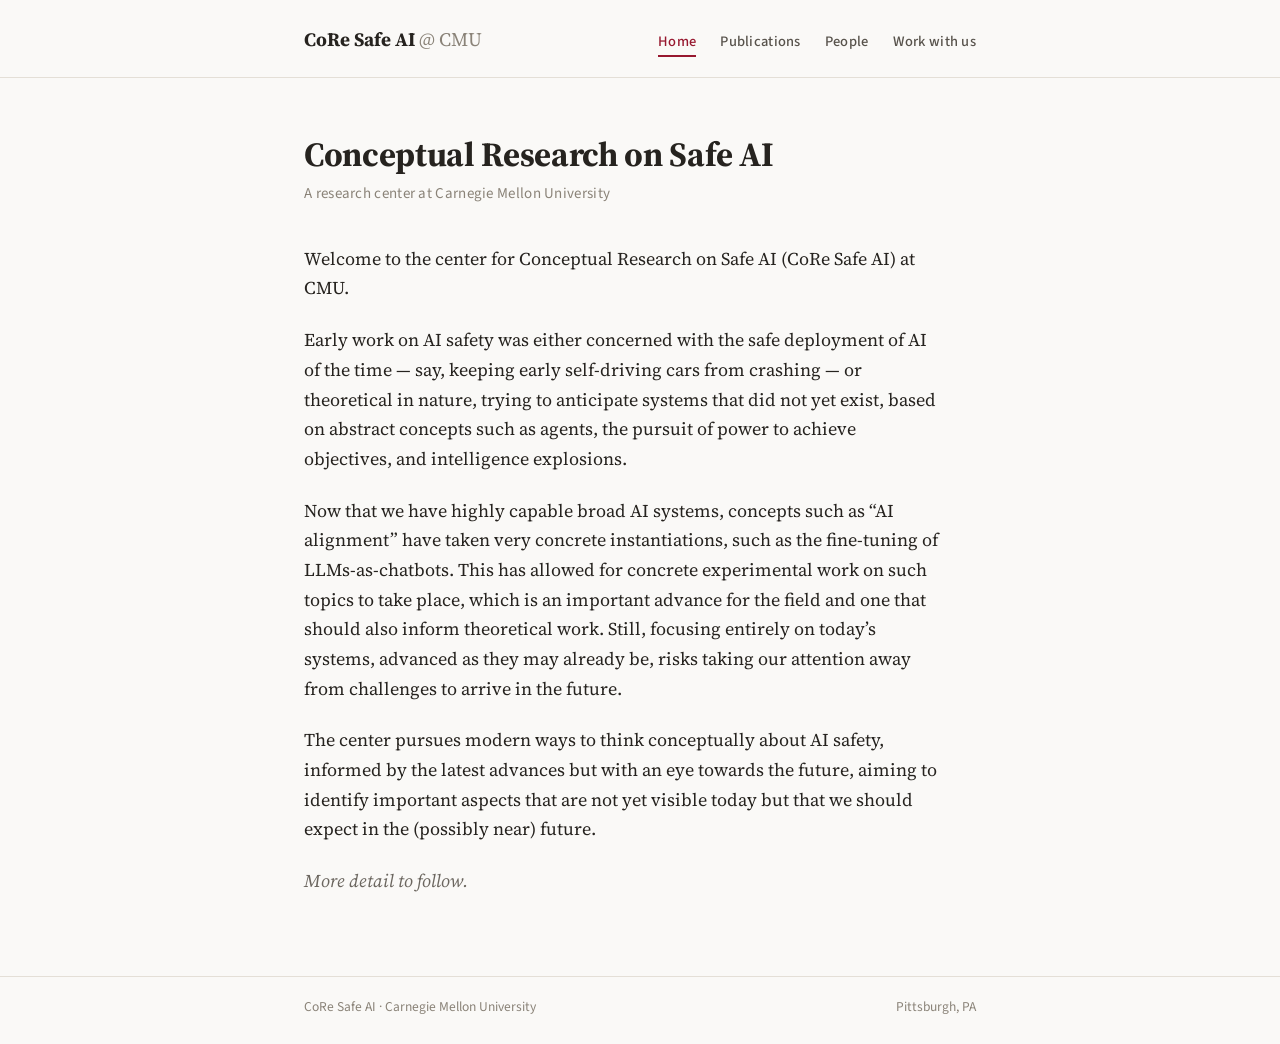
==== index.html @ 6c428c1c "Style overhaul" ====
<!DOCTYPE html>
<html lang="en">
<head>
    <meta charset="utf-8">
    <meta name="viewport" content="width=device-width, initial-scale=1">
    <title>CoRe Safe AI @ CMU</title>
    <link rel="preconnect" href="https://fonts.googleapis.com">
    <link rel="preconnect" href="https://fonts.gstatic.com" crossorigin>
    <link rel="stylesheet" href="https://fonts.googleapis.com/css2?family=Source+Sans+3:wght@400;500;600&family=Source+Serif+4:ital,wght@0,400;0,600;0,700;1,400&display=swap">
    <link rel="stylesheet" href="style.css">
</head>
<body>
    <header>
        <div class="container">
            <a href="index.html" class="site-title">CoRe Safe AI <span>@ CMU</span></a>
            <nav>
                <a href="index.html" class="current">Home</a>
                <a href="publications.html">Publications</a>
                <a href="people.html">People</a>
                <a href="join.html">Work with us</a>
            </nav>
        </div>
    </header>

    <main class="container">
        <h1 class="has-subtitle">Conceptual Research on Safe AI</h1>
        <p class="subtitle">A research center at Carnegie Mellon University</p>

        <div class="prose">
            <p>Welcome to the center for Conceptual Research on Safe AI
            (CoRe Safe AI) at CMU.</p>

            <p>Early work on AI safety was either concerned with the safe
            deployment of AI of the time &mdash; say, keeping early
            self-driving cars from crashing &mdash; or theoretical in
            nature, trying to anticipate systems that did not yet exist,
            based on abstract concepts such as agents, the pursuit of
            power to achieve objectives, and intelligence explosions.</p>

            <p>Now that we have highly capable broad AI systems, concepts
            such as &ldquo;AI alignment&rdquo; have taken very concrete
            instantiations, such as the fine-tuning of LLMs-as-chatbots.
            This has allowed for concrete experimental work on such topics
            to take place, which is an important advance for the field and
            one that should also inform theoretical work.  Still, focusing
            entirely on today&rsquo;s systems, advanced as they may
            already be, risks taking our attention away from challenges to
            arrive in the future.</p>

            <p>The center pursues modern ways to think conceptually about
            AI safety, informed by the latest advances but with an eye
            towards the future, aiming to identify important aspects that
            are not yet visible today but that we should expect in the
            (possibly near) future.</p>

            <p class="aside">More detail to follow.</p>
        </div>
    </main>

    <footer>
        <div class="container">
            <span>CoRe Safe AI &middot; Carnegie Mellon University</span>
            <span>Pittsburgh, PA</span>
        </div>
    </footer>
</body>
</html>
---- style.css ----
/* Shared stylesheet for CoRe Safe AI @ CMU */

:root {
  --bg: #faf9f7;
  --text: #26231f;
  --secondary: #57524b;
  --muted: #8a8378;
  --soft: #6b665f;
  --rule: #e4dfd7;
  --accent: #97182f;
  --accent-dark: #6e1023;
  --serif: 'Source Serif 4', Georgia, serif;
  --sans: 'Source Sans 3', 'Helvetica Neue', Arial, sans-serif;
}

* {
  box-sizing: border-box;
}

body {
  margin: 0;
  background: var(--bg);
  color: var(--text);
  font-family: var(--serif);
  -webkit-font-smoothing: antialiased;
}

a {
  color: var(--accent);
}

a:hover {
  color: var(--accent-dark);
}

.container {
  max-width: 720px;
  margin: 0 auto;
  padding-left: 24px;
  padding-right: 24px;
}

/* Header / navigation */
header {
  border-bottom: 1px solid var(--rule);
}

header .container {
  padding-top: 26px;
  padding-bottom: 20px;
  display: flex;
  align-items: baseline;
  justify-content: space-between;
  flex-wrap: wrap;
  gap: 10px 28px;
}

.site-title {
  font-weight: 700;
  font-size: 19px;
  color: var(--text);
  text-decoration: none;
}

.site-title span {
  font-weight: 400;
  color: var(--muted);
}

nav {
  display: flex;
  gap: 24px;
  font-family: var(--sans);
  font-size: 14.5px;
  font-weight: 500;
  letter-spacing: 0.02em;
}

nav a {
  color: var(--secondary);
  text-decoration: none;
  border-bottom: 2px solid transparent;
  padding-bottom: 3px;
}

nav a:hover {
  color: var(--accent);
}

nav a.current {
  color: var(--accent);
  border-bottom-color: var(--accent);
}

/* Content */
main {
  padding-top: 56px;
  padding-bottom: 80px;
}

h1 {
  margin: 0 0 40px;
  font-size: 34px;
  line-height: 1.2;
  font-weight: 700;
  letter-spacing: -0.01em;
}

h1.has-subtitle {
  margin-bottom: 8px;
}

.subtitle {
  margin: 0 0 40px;
  font-family: var(--sans);
  font-size: 15px;
  color: var(--muted);
  letter-spacing: 0.02em;
}

.prose {
  font-size: 18px;
  line-height: 1.65;
  max-width: 640px;
}

.prose p {
  margin: 0 0 22px;
}

.prose p:last-child {
  margin-bottom: 0;
}

.aside {
  font-style: italic;
  color: var(--soft);
}

/* Publications */
.pub-list {
  max-width: 640px;
}

.pub {
  margin-bottom: 28px;
}

.pub p {
  margin: 0 0 4px;
}

.pub .title {
  font-size: 17px;
  line-height: 1.5;
  font-weight: 600;
}

.pub .title a {
  text-decoration: none;
  color: var(--text);
}

.pub .title a:hover {
  color: var(--accent);
}

.pub .authors {
  font-size: 15.5px;
  color: var(--secondary);
}

.pub .meta {
  font-family: var(--sans);
  font-size: 13.5px;
  color: var(--muted);
}

/* People */
.people-grid {
  display: grid;
  grid-template-columns: repeat(auto-fill, minmax(180px, 1fr));
  gap: 32px 28px;
  max-width: 640px;
}

.person img,
.person .photo-placeholder {
  width: 120px;
  height: 120px;
  border-radius: 50%;
  object-fit: cover;
  margin-bottom: 10px;
}

.person .photo-placeholder {
  background: repeating-linear-gradient(45deg, #eee9e1, #eee9e1 6px, var(--rule) 6px, var(--rule) 12px);
  display: flex;
  align-items: center;
  justify-content: center;
  font-family: monospace;
  font-size: 11px;
  color: var(--muted);
}

.person .name {
  margin: 0;
  font-size: 17px;
  font-weight: 600;
}

.person .role {
  margin: 2px 0 0;
  font-family: var(--sans);
  font-size: 13.5px;
  color: var(--muted);
}

/* Footer */
footer {
  border-top: 1px solid var(--rule);
}

footer .container {
  padding-top: 20px;
  padding-bottom: 28px;
  font-family: var(--sans);
  font-size: 13.5px;
  color: var(--muted);
  display: flex;
  justify-content: space-between;
  flex-wrap: wrap;
  gap: 8px 24px;
}
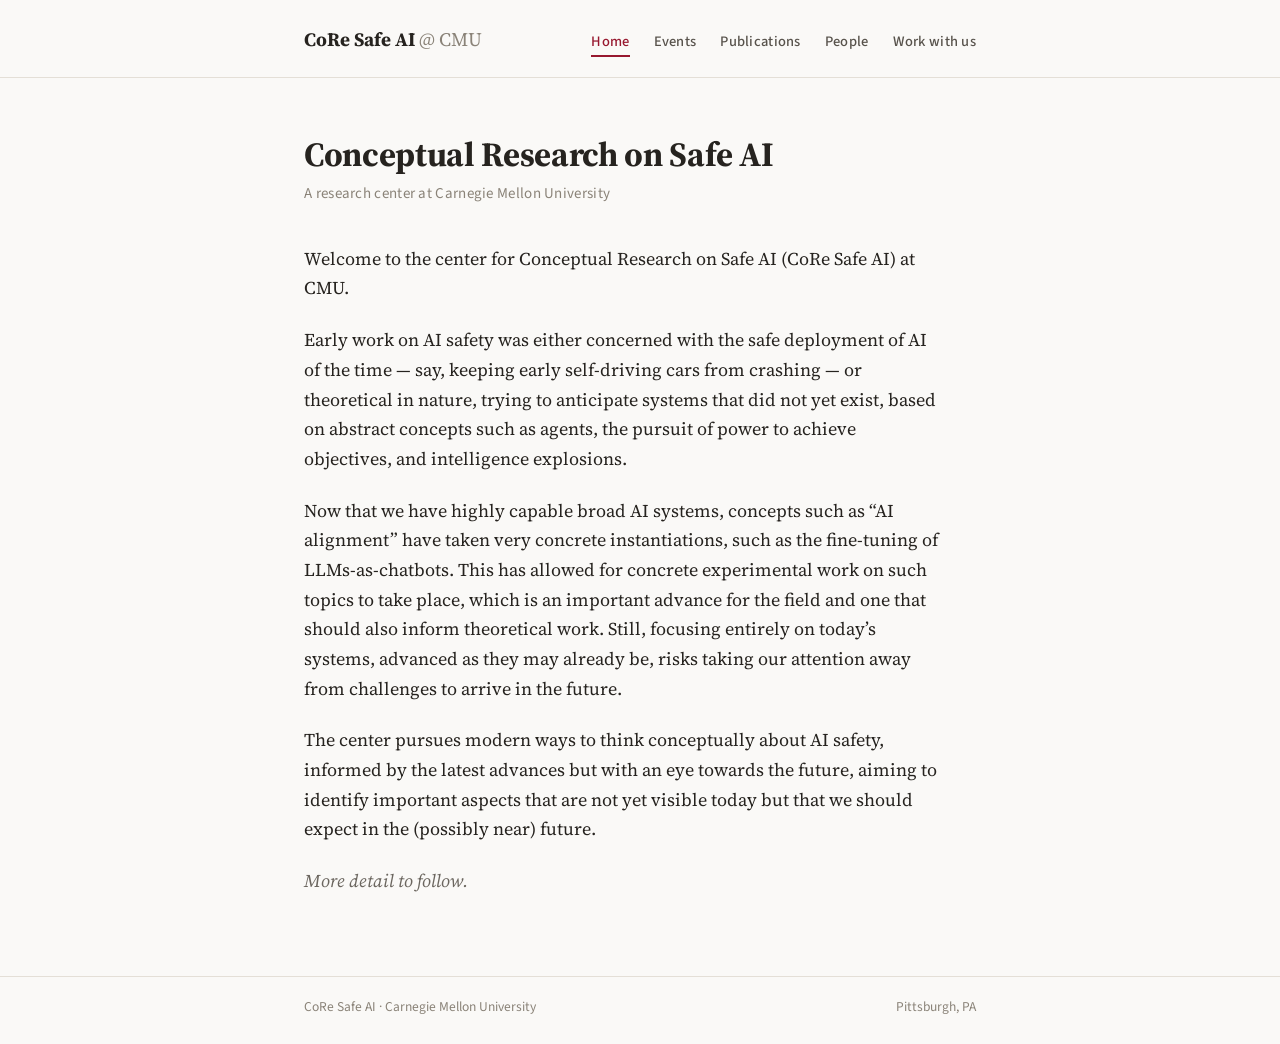
==== commit 663f9df0: "Added events page" ====
--- a/index.html
+++ b/index.html
@@ -15,6 +15,7 @@
             <a href="index.html" class="site-title">CoRe Safe AI <span>@ CMU</span></a>
             <nav>
                 <a href="index.html" class="current">Home</a>
+                <a href="events.html">Events</a>
                 <a href="publications.html">Publications</a>
                 <a href="people.html">People</a>
                 <a href="join.html">Work with us</a>
--- a/style.css
+++ b/style.css
@@ -176,6 +176,58 @@
   color: var(--muted);
 }
 
+/* Events */
+.event-list {
+  max-width: 640px;
+}
+
+.event-list h2 {
+  margin: 40px 0 20px;
+  font-size: 22px;
+  font-weight: 600;
+}
+
+.event-list h2:first-child {
+  margin-top: 0;
+}
+
+.event {
+  margin-bottom: 28px;
+}
+
+.event p {
+  margin: 0 0 4px;
+}
+
+.event .date {
+  font-family: var(--sans);
+  font-size: 13.5px;
+  color: var(--accent);
+  font-weight: 600;
+  letter-spacing: 0.02em;
+}
+
+.event .title {
+  font-size: 17px;
+  line-height: 1.5;
+  font-weight: 600;
+}
+
+.event .title a {
+  text-decoration: none;
+  color: var(--text);
+}
+
+.event .title a:hover {
+  color: var(--accent);
+}
+
+.event .meta {
+  font-family: var(--sans);
+  font-size: 13.5px;
+  color: var(--muted);
+}
+
 /* People */
 .people-grid {
   display: grid;
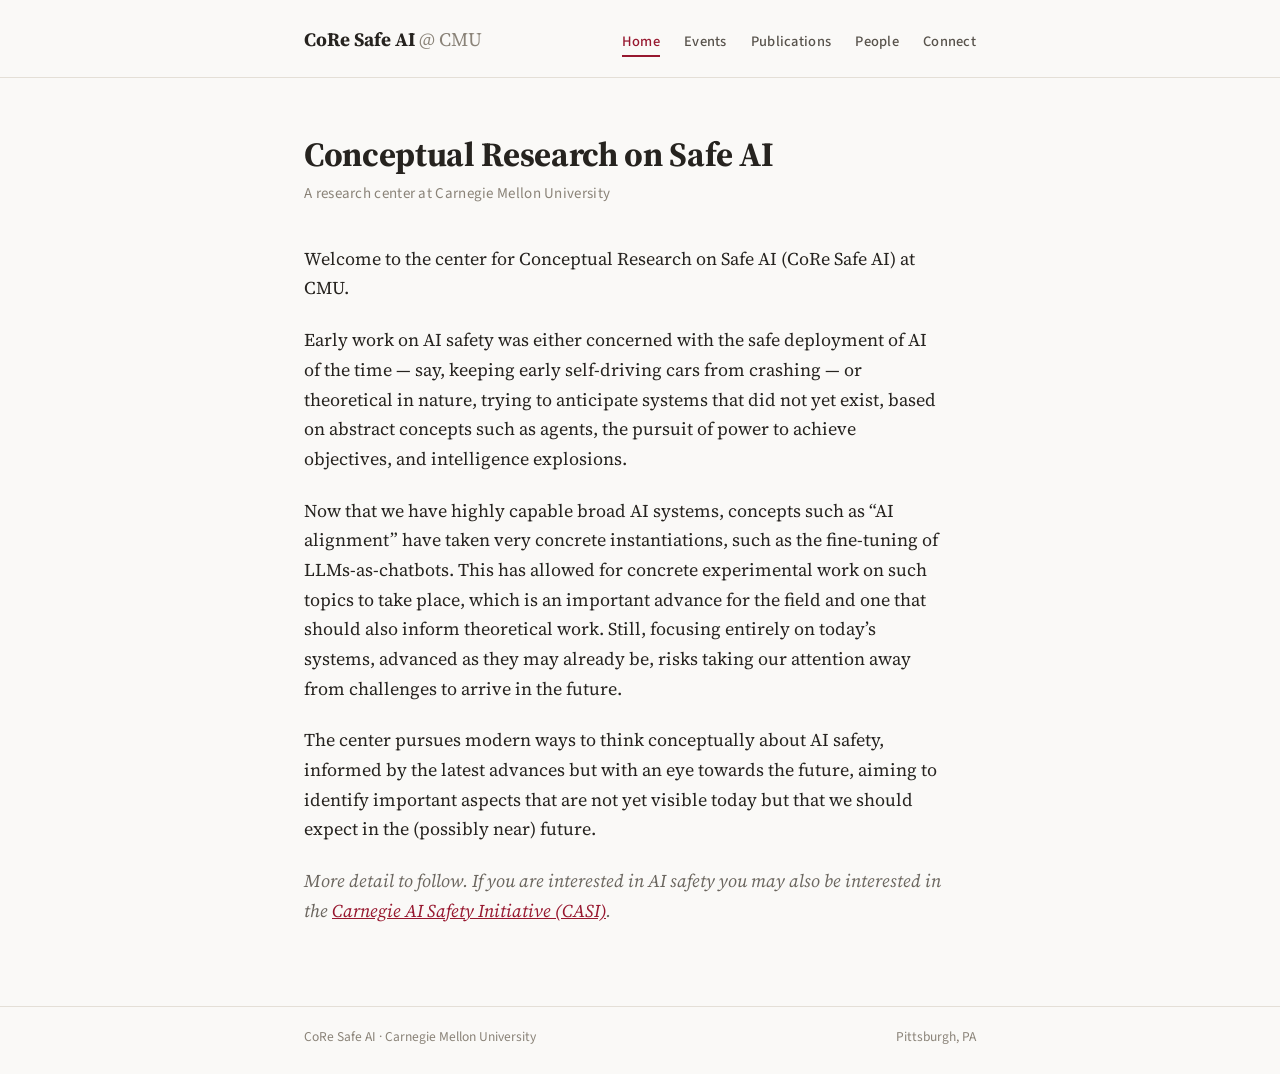
==== commit f812a832: "These were Vince's updates (+1 small correction)" ====
--- a/index.html
+++ b/index.html
@@ -18,7 +18,7 @@
                 <a href="events.html">Events</a>
                 <a href="publications.html">Publications</a>
                 <a href="people.html">People</a>
-                <a href="join.html">Work with us</a>
+                <a href="join.html">Connect</a>
             </nav>
         </div>
     </header>
@@ -54,7 +54,10 @@
             are not yet visible today but that we should expect in the
             (possibly near) future.</p>
 
-            <p class="aside">More detail to follow.</p>
+            <p class="aside">More detail to follow. If you are interested in AI safety you may also be interested in the <a href="https://cmuaisafety.com/">Carnegie
+AI Safety Initiative (CASI)</a>.
+
+	    </p>
         </div>
     </main>
 
--- a/style.css
+++ b/style.css
@@ -231,8 +231,8 @@
 /* People */
 .people-grid {
   display: grid;
-  grid-template-columns: repeat(auto-fill, minmax(180px, 1fr));
-  gap: 32px 28px;
+  grid-template-columns: repeat(auto-fit, minmax(260px, 1fr));
+  gap: 40px 32px;
   max-width: 640px;
 }
 
@@ -259,6 +259,7 @@
   margin: 0;
   font-size: 17px;
   font-weight: 600;
+  line-height: 1.35;
 }
 
 .person .role {
@@ -266,6 +267,14 @@
   font-family: var(--sans);
   font-size: 13.5px;
   color: var(--muted);
+}
+
+.person .description {
+  margin: 10px 0 0;
+  max-width: 280px;
+  font-size: 15.5px;
+  line-height: 1.5;
+  color: var(--secondary);
 }
 
 /* Footer */
